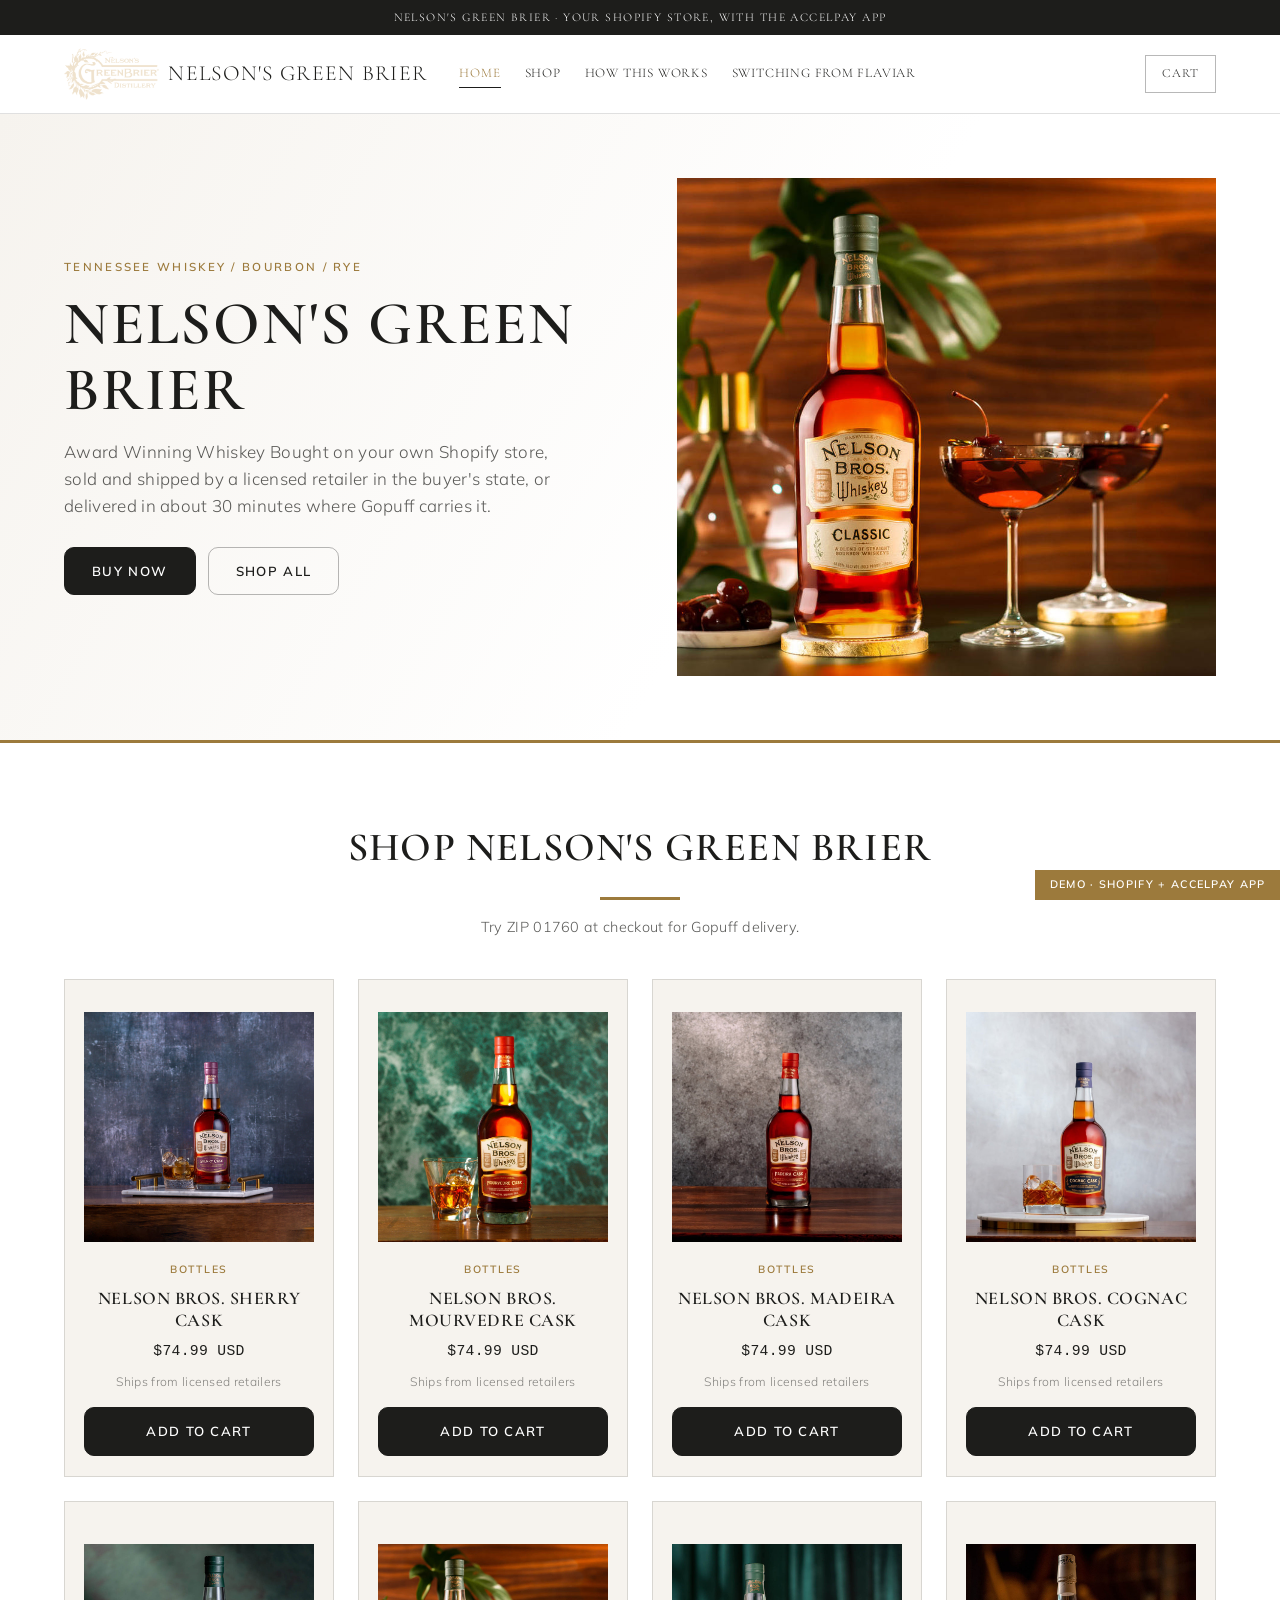
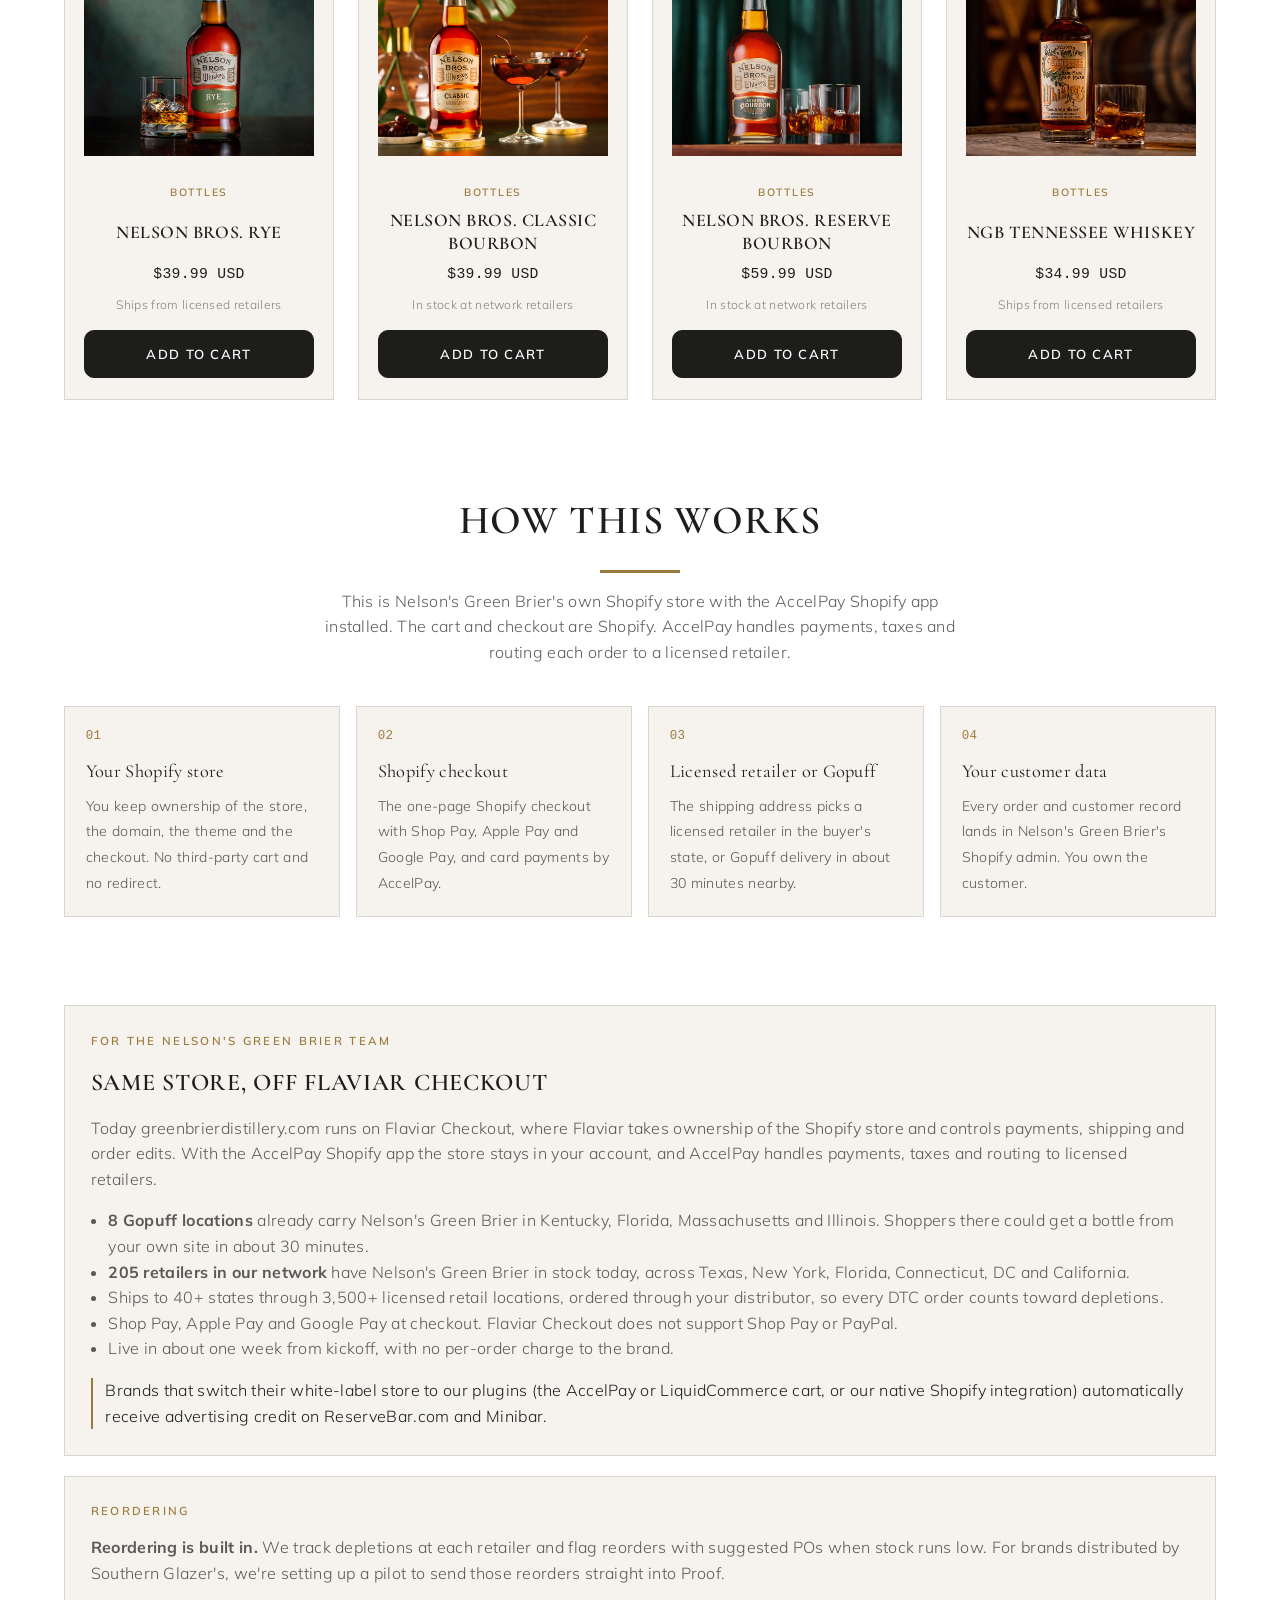
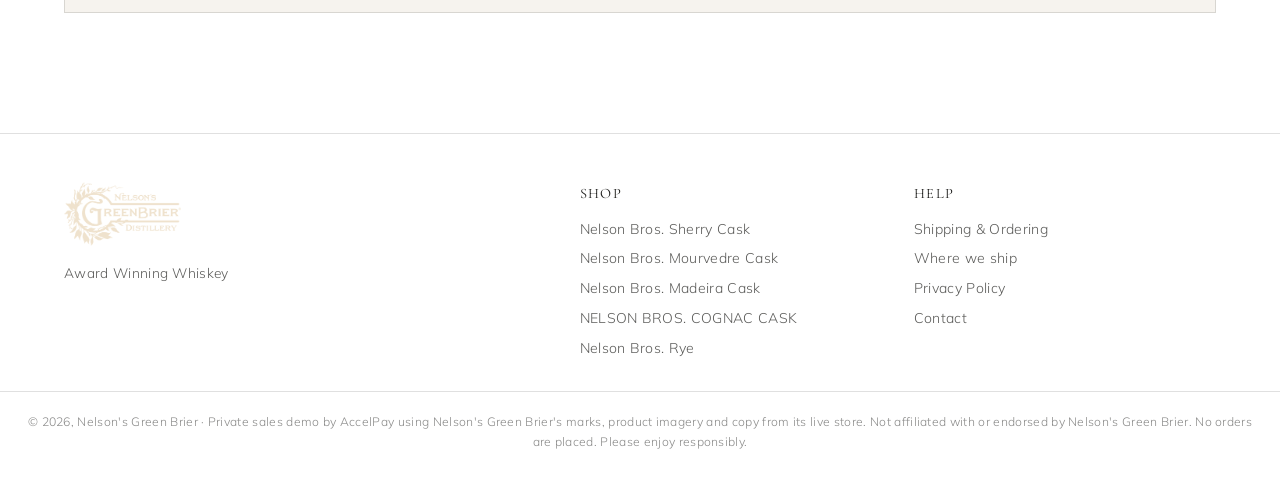
==== index.html @ 38c718a5 "Initial sales demo" ====
<!doctype html>
<html lang="en">
<head>
<meta charset="utf-8">
<meta name="viewport" content="width=device-width,initial-scale=1">
<title>Nelson&#x27;s Green Brier | AccelPay demo</title>
<meta name="robots" content="noindex,nofollow">
<link rel="icon" href="assets/logo.png">
<link rel="preconnect" href="https://fonts.googleapis.com">
<link rel="preconnect" href="https://fonts.gstatic.com" crossorigin>
<link rel="stylesheet" href="https://fonts.googleapis.com/css2?family=Cormorant+Garamond:wght@500;600;700&family=Mulish:wght@300;400;600;700&display=swap">
<link rel="stylesheet" href="styles.css?v=1">
</head>
<body>
<div class="announce">Nelson&#x27;s Green Brier &middot; your Shopify store, with the AccelPay app</div>
<header class="top">
  <div class="hdr">
    <a href="index.html" class="brand-link"><img class="logo" src="assets/logo.png" alt="Nelson&#x27;s Green Brier"><span class="wordmark">Nelson&#x27;s Green Brier</span></a>
    <nav class="main">
      <a href="index.html" aria-current="page">Home</a><a href="index.html#shop">Shop</a><a href="index.html#how">How this works</a><a href="index.html#switch">Switching from Flaviar</a>
    </nav>
    <div class="hdr-actions">
      <button class="burger" id="burger" aria-label="Menu">&#9776;</button>
      <button class="cart-pill" data-cart-toggle aria-label="Open cart">
        <span class="lbl">Cart</span>
        <span class="count" data-cart-count hidden>0</span>
      </button>
    </div>
  </div>
</header>

<section class="hero">
  <div class="hero-inner">
    <div>
      <div class="eyebrow">Tennessee whiskey / bourbon / rye</div>
      <h1>Nelson&#x27;s Green Brier</h1>
      <p>Award Winning Whiskey Bought on your own Shopify store, sold and shipped by a licensed retailer in the buyer's state, or delivered in about 30 minutes where Gopuff carries it.</p>
      <div style="display:flex;gap:.75rem;flex-wrap:wrap"><a class="btn" href="product.html?p=nelson-bros-classic">Buy now</a><a class="btn ghost" href="#shop">Shop all</a></div>
    </div>
    <div class="shot"><img src="assets/p-nelson-bros-classic.jpg" alt="Nelson Bros. Classic Bourbon"></div>
  </div>
</section>

<section class="band" id="shop">
  <div class="section-head">
    <h2>Shop Nelson&#x27;s Green Brier</h2>
    <div class="rule"></div>
    <p style="font-size:.9rem;color:var(--muted)">Try ZIP 01760 at checkout for Gopuff delivery.</p>
  </div>
  <div class="grid" id="collection-grid"></div>
</section>

<section class="band" id="how" style="padding-top:1rem">
  <div class="section-head">
    <h2>How this works</h2>
    <div class="rule"></div>
    <p>This is Nelson&#x27;s Green Brier's own Shopify store with the AccelPay Shopify app installed. The cart and checkout are Shopify. AccelPay handles payments, taxes and routing each order to a licensed retailer.</p>
  </div>
  <div class="how">
    <div class="step"><span class="n">01</span><b>Your Shopify store</b><span>You keep ownership of the store, the domain, the theme and the checkout. No third-party cart and no redirect.</span></div>
    <div class="step"><span class="n">02</span><b>Shopify checkout</b><span>The one-page Shopify checkout with Shop Pay, Apple Pay and Google Pay, and card payments by AccelPay.</span></div>
    <div class="step"><span class="n">03</span><b>Licensed retailer or Gopuff</b><span>The shipping address picks a licensed retailer in the buyer's state, or Gopuff delivery in about 30 minutes nearby.</span></div>
    <div class="step"><span class="n">04</span><b>Your customer data</b><span>Every order and customer record lands in Nelson&#x27;s Green Brier's Shopify admin. You own the customer.</span></div>
  </div>
</section>

<section class="band" id="switch" style="padding-top:1rem">
  <div class="panel">
    <div class="eyebrow">For the Nelson&#x27;s Green Brier team</div>
    <h2>Same store, off Flaviar Checkout</h2>
    <p style="margin:0 0 1rem">Today greenbrierdistillery.com runs on Flaviar Checkout, where Flaviar takes ownership of the Shopify store and controls payments, shipping and order edits. With the AccelPay Shopify app the store stays in your account, and AccelPay handles payments, taxes and routing to licensed retailers.</p>
    <ul style="margin:0 0 1rem;padding-left:1.1rem"><li><b>8 Gopuff locations</b> already carry Nelson&#x27;s Green Brier in Kentucky, Florida, Massachusetts and Illinois. Shoppers there could get a bottle from your own site in about 30 minutes.</li><li><b>205 retailers in our network</b> have Nelson&#x27;s Green Brier in stock today, across Texas, New York, Florida, Connecticut, DC and California.</li><li>Ships to 40+ states through 3,500+ licensed retail locations, ordered through your distributor, so every DTC order counts toward depletions.</li><li>Shop Pay, Apple Pay and Google Pay at checkout. Flaviar Checkout does not support Shop Pay or PayPal.</li><li>Live in about one week from kickoff, with no per-order charge to the brand.</li></ul>
    <p class="credit">Brands that switch their white-label store to our plugins (the AccelPay or LiquidCommerce cart, or our native Shopify integration) automatically receive advertising credit on ReserveBar.com and Minibar.</p>
  </div>
  <div class="panel">
    <div class="eyebrow">Reordering</div>
    <p style="margin:0" class="reorder"><b>Reordering is built in.</b> We track depletions at each retailer and flag reorders with suggested POs when stock runs low. For brands distributed by Southern Glazer's, we're setting up a pilot to send those reorders straight into Proof.</p>
  </div>
</section>
<footer class="site">
  <div class="ft">
    <div>
      <img src="assets/logo.png" alt="Nelson&#x27;s Green Brier" style="height:64px;width:auto">
      <p style="font-size:.86rem;margin-top:1rem;max-width:24rem;color:var(--muted)">Award Winning Whiskey</p>
    </div>
    <div><h4>Shop</h4><ul><li><a href="product.html?p=nelson-bros-sherry-cask">Nelson Bros. Sherry Cask</a></li><li><a href="product.html?p=nelson-bros-mourvedre-cask">Nelson Bros. Mourvedre Cask</a></li><li><a href="product.html?p=nelson-bros-sherry-madeira">Nelson Bros. Madeira Cask</a></li><li><a href="product.html?p=nelson-bros-cognac-cask">NELSON BROS. COGNAC CASK</a></li><li><a href="product.html?p=nelson-brothers-rye-whiskey">Nelson Bros. Rye</a></li></ul></div>
    <div><h4>Help</h4><ul>
      <li><a href="index.html#how">Shipping &amp; Ordering</a></li>
      <li><a href="index.html#how">Where we ship</a></li>
      <li><a href="#">Privacy Policy</a></li>
      <li><a href="#">Contact</a></li></ul></div>
  </div>
  <div class="legal-row">
    &copy; 2026, Nelson&#x27;s Green Brier &middot; Private sales demo by AccelPay using Nelson&#x27;s Green Brier's marks, product imagery and copy from its live store. Not affiliated with or endorsed by Nelson&#x27;s Green Brier.
    No orders are placed. Please enjoy responsibly.
  </div>
</footer>

<div class="scrim" id="scrim"></div>
<aside class="drawer" id="drawer" aria-label="Your cart">
  <div class="dh"><h2>Your cart</h2><button class="x" id="drawer-close" aria-label="Close">&times;</button></div>
  <div class="cols"><span>Product</span><span>Total</span></div>
  <div class="items" id="drawer-items"></div>
  <div class="df" id="drawer-foot"></div>
</aside>
<div class="ribbon">Demo &middot; Shopify + AccelPay app</div>
<script src="data.js?v=1"></script>
<script src="app.js?v=1"></script>
</body>
</html>
---- styles.css ----
/* Nelson's Green Brier x AccelPay demo. Base: woodsonwhiskey-accelpay-demo. */

:root {
  --black: #ffffff; --panel: #f6f3ee; --panel-2: #ece7df; --ink: #1d1d1b;
  --muted: rgba(29,29,27,.72); --muted-2: rgba(29,29,27,.52); --line: rgba(0,0,0,.12); --line-2: rgba(0,0,0,.28);
  --gold: #1d1d1b; --gold-hi: #9c7a3c; --gold-soft: rgba(0,0,0,.05); --green: #2f6b4f; --red: #c00000;
  --head: #1d1d1b; --btn-ink: #ffffff; --img-bg: #f6f3ee; --drawer-bg: #ffffff; --ann-bg: #1d1d1b; --ann-ink: #ffffff; --co-head-bg: #ffffff;
  --serif: "Cormorant Garamond", Georgia, serif; --sans: "Mulish", -apple-system, BlinkMacSystemFont, "Helvetica Neue", Arial, sans-serif;
  --mono: ui-monospace, SFMono-Regular, Menlo, monospace; --maxw: 1200px; --btn-radius: 10px;
  --cart-glyph: url("data:image/svg+xml;utf8,<svg xmlns='http://www.w3.org/2000/svg' viewBox='0 0 24 24' fill='none' stroke='black' stroke-width='2' stroke-linecap='round' stroke-linejoin='round'><path d='M6 2 3 6v14a2 2 0 0 0 2 2h14a2 2 0 0 0 2-2V6l-3-4z'/><path d='M3 6h18'/><path d='M16 10a4 4 0 0 1-8 0'/></svg>");
}

* { box-sizing: border-box; }
html { scroll-behavior: smooth; }
body {
  margin: 0; background: var(--black); color: var(--ink);
  font-family: var(--sans); font-weight: 300; font-size: 16px; line-height: 1.6;
  letter-spacing: .02em; -webkit-font-smoothing: antialiased;
}
img { max-width: 100%; display: block; }
a { color: inherit; }
button { font: inherit; cursor: pointer; color: inherit; }
:focus-visible { outline: 2px solid var(--gold); outline-offset: 2px; }

/* ---------------------------------------------------------------- header */
.announce {
  background: var(--ann-bg); color: var(--ann-ink); text-align: center;
  font-family: var(--serif); font-size: .74rem; letter-spacing: .12em;
  text-transform: uppercase; padding: .5rem 1rem;
}
header.top { position: sticky; top: 0; z-index: 60; background: var(--black); border-bottom: 1px solid var(--line); }
.hdr { max-width: var(--maxw); margin: 0 auto; padding: .8rem 1.5rem; display: flex; align-items: center; gap: 2rem; }
.hdr img.logo { height: 62px; width: auto; }
nav.main { display: flex; gap: 1.5rem; flex-wrap: wrap; }
nav.main a {
  font-family: var(--serif); font-size: .82rem; letter-spacing: .06em; text-transform: uppercase;
  text-decoration: none; color: var(--head); padding: .2rem 0; border-bottom: 1px solid transparent;
}
nav.main a:hover, nav.main a[aria-current] { color: var(--gold-hi); border-bottom-color: var(--gold); }
.hdr-actions { margin-left: auto; display: flex; align-items: center; gap: .75rem; }
.cart-pill {
  display: inline-flex; align-items: center; gap: .5rem; background: transparent;
  border: 1px solid var(--line-2); color: var(--head); padding: .5rem 1rem;
  font-family: var(--serif); font-size: .78rem; letter-spacing: .08em; text-transform: uppercase;
}
.cart-pill:hover { border-color: var(--gold); color: var(--gold-hi); }
.cart-pill .count {
  background: var(--gold); color: var(--btn-ink); min-width: 1.35rem; height: 1.35rem; border-radius: 999px;
  display: inline-grid; place-items: center; font-family: var(--mono); font-size: .7rem; padding: 0 .3rem;
}
.cart-pill .count[hidden] { display: none; }
.burger { display: none; background: none; border: none; font-size: 1.5rem; line-height: 1; color: var(--head); }

/* ---------------------------------------------------------------- type + buttons */
.eyebrow { font-family: var(--sans); font-size: .72rem; font-weight: 600; letter-spacing: .2em; text-transform: uppercase; color: var(--gold-hi); margin-bottom: .9rem; }
h1, h2, h3 { font-family: var(--serif); font-weight: 400; letter-spacing: .03em; }
.rule { width: 190px; height: 2px; margin: 1.1rem auto 0; background: linear-gradient(90deg, transparent, var(--gold), transparent); }

.btn {
  display: inline-flex; align-items: center; justify-content: center; gap: .5rem;
  background: var(--gold); color: var(--btn-ink); border: 1px solid var(--gold); border-radius: var(--btn-radius, 0);
  padding: .8rem 1.7rem; font-family: var(--sans); font-weight: 600; font-size: .82rem;
  letter-spacing: .1em; text-transform: uppercase; text-decoration: none;
}
.btn:hover { background: var(--gold-hi); border-color: var(--gold-hi); }
.btn.ghost { background: transparent; color: var(--head); border-color: var(--line-2); }
.btn.ghost:hover { border-color: var(--gold); color: var(--gold-hi); }
.btn:disabled { opacity: .4; cursor: not-allowed; }
.btn.block { width: 100%; }

/* ---------------------------------------------------------------- hero */
.hero { position: relative; overflow: hidden; border-bottom: 1px solid var(--line); }
.hero-inner { max-width: var(--maxw); margin: 0 auto; padding: 4rem 1.5rem; display: grid; grid-template-columns: 1.05fr 1fr; gap: 3rem; align-items: center; }
.hero h1 { font-size: clamp(2.3rem, 5.4vw, 3.8rem); line-height: 1.08; margin: 0 0 1rem; text-transform: uppercase; }
.hero p { color: var(--muted); font-size: 1.06rem; margin: 0 0 1.7rem; max-width: 32rem; }
.hero .shot img { width: 100%; max-height: 560px; object-fit: contain; }

/* ---------------------------------------------------------------- sections */
.band { max-width: var(--maxw); margin: 0 auto; padding: 4.5rem 1.5rem; }
.section-head { text-align: center; margin-bottom: 2.5rem; }
.section-head h2 { font-size: clamp(1.8rem, 4vw, 2.5rem); margin: 0; text-transform: uppercase; }
.section-head p { color: var(--muted); margin: 1rem auto 0; max-width: 40rem; }

.grid { display: grid; grid-template-columns: repeat(auto-fill, minmax(240px, 1fr)); gap: 1.5rem; }
.card {
  background: var(--panel); border: 1px solid var(--line); padding: 1.4rem 1.2rem 1.3rem;
  display: flex; flex-direction: column; gap: .55rem; text-align: center; text-decoration: none; color: inherit;
}
.card:hover { border-color: var(--gold); }
.card .shot { height: 250px; display: grid; place-items: center; overflow: hidden; }
.card .shot img { max-height: 250px; width: auto; object-fit: contain; }
.card h3 { font-size: 1.12rem; margin: 0; line-height: 1.25; text-transform: uppercase; min-height: 2.8rem; display: grid; place-items: center; }
.card .tag { font-size: .66rem; font-weight: 600; letter-spacing: .16em; text-transform: uppercase; color: var(--gold-hi); }
.card .price { font-family: var(--mono); font-size: .92rem; margin-top: auto; }
.card .avail { font-size: .76rem; color: var(--muted-2); }

.split { display: grid; grid-template-columns: 1fr 1fr; gap: 3rem; align-items: center; }
.split img { width: 100%; }
.split p { color: var(--muted); }

/* how it works */
.how { display: grid; grid-template-columns: repeat(4, 1fr); gap: 1rem; }
.how .step { border: 1px solid var(--line); padding: 1.3rem; background: var(--panel); }
.how .step b { display: block; font-family: var(--serif); font-weight: 400; font-size: 1.15rem; margin-bottom: .4rem; color: var(--head); }
.how .step span { font-size: .88rem; color: var(--muted); }
.how .step .n { font-family: var(--mono); color: var(--gold-hi); font-size: .78rem; display: block; margin-bottom: .6rem; }

.rb-note {
  display: flex; align-items: center; gap: .75rem; border: 1px solid var(--line); background: var(--panel);
  padding: .7rem .9rem; font-size: .84rem; color: var(--muted);
}
.rb-note b { color: var(--head); font-weight: 600; }
.rb-note a { color: var(--gold-hi); }
.rb-mark { font-family: var(--serif); font-size: .72rem; letter-spacing: .14em; text-transform: uppercase; border: 1px solid var(--gold); color: var(--gold-hi); padding: .2rem .45rem; white-space: nowrap; }

/* ---------------------------------------------------------------- product page (Shopify theme) */
.pdp { display: grid; grid-template-columns: minmax(0,1fr) minmax(0,1fr); gap: 3rem; align-items: start; }
.pdp .gallery { display: flex; flex-direction: column; gap: .8rem; min-width: 0; }
.pdp .gallery .main { background: var(--img-bg); display: grid; place-items: center; min-height: 420px; }
.pdp .gallery .main img { max-height: 560px; width: auto; object-fit: contain; }
.pdp .thumbs { display: flex; gap: .5rem; }
.pdp .thumbs button { width: 64px; height: 64px; border: 1px solid var(--line); background: var(--img-bg); padding: 3px; display: grid; place-items: center; }
.pdp .thumbs button[aria-selected="true"] { border-color: var(--gold); }
.pdp .thumbs img { max-height: 100%; width: auto; }
.pdp .info { display: flex; flex-direction: column; gap: 1rem; min-width: 0; padding-left: 1.5rem; border-left: 1px solid var(--line); }
.pdp h1 { font-size: 2rem; margin: 0; text-transform: uppercase; line-height: 1.15; }
.pdp .price { font-size: 1.05rem; }
.pdp .small { font-size: .8rem; color: var(--muted); }
.pdp .small a { color: var(--gold-hi); }
.pdp .qty-wrap { display: flex; flex-direction: column; gap: .35rem; font-size: .8rem; color: var(--muted); }
.pdp .desc p { color: var(--muted); margin: 0 0 .9rem; font-size: .95rem; }
.pdp .desc b { color: var(--head); font-weight: 600; }
.qty { display: inline-flex; align-items: center; border: 1px solid var(--line-2); width: max-content; }
.qty button { background: none; border: none; width: 2.6rem; min-height: 2.8rem; font-size: 1.1rem; }
.qty span, .qty input { font-family: var(--sans); min-width: 2.2rem; text-align: center; font-size: .95rem; }
.atc { max-width: 380px; }
.fulfil-line { display: flex; gap: .6rem; align-items: flex-start; font-size: .82rem; color: var(--muted); border: 1px solid var(--line); padding: .7rem .8rem; max-width: 460px; }
.fulfil-line img { width: 22px; height: 22px; border-radius: 5px; flex: none; }
.notice { font-size: .85rem; color: var(--muted); border-left: 2px solid var(--gold); padding: .2rem 0 .2rem .75rem; }

/* ---------------------------------------------------------------- Shopify cart drawer (Dawn-style) */
.scrim { position: fixed; inset: 0; background: rgba(0,0,0,.6); opacity: 0; pointer-events: none; transition: opacity .25s; z-index: 90; }
.scrim.on { opacity: 1; pointer-events: auto; }
.drawer { position: fixed; top: 0; right: 0; height: 100%; width: min(420px, 100%); background: var(--drawer-bg); border-left: 1px solid var(--line); z-index: 100; display: flex; flex-direction: column; transform: translateX(100%); transition: transform .28s ease; }
.drawer.on { transform: none; }
.drawer .dh { display: flex; align-items: center; justify-content: space-between; padding: 1.4rem 1.5rem 1rem; }
.drawer .dh h2 { font-size: 1.5rem; margin: 0; }
.drawer .x { background: none; border: none; font-size: 1.7rem; line-height: 1; color: var(--muted); }
.drawer .cols { display: flex; justify-content: space-between; font-size: .66rem; letter-spacing: .12em; text-transform: uppercase; color: var(--muted-2); padding: 0 1.5rem .6rem; border-bottom: 1px solid var(--line); }
.drawer .items { flex: 1; overflow-y: auto; padding: 0 1.5rem; }
.cline { display: grid; grid-template-columns: 76px minmax(0,1fr) auto; gap: 1rem; padding: 1.2rem 0; border-bottom: 1px solid var(--line); }
.cline .im { background: var(--img-bg); display: grid; place-items: center; height: 92px; }
.cline .im img { max-height: 88px; width: auto; }
.cline .nm { font-size: .92rem; line-height: 1.3; }
.cline .pr { font-size: .84rem; color: var(--muted); margin: .2rem 0 .6rem; }
.cline .qrow { display: flex; align-items: center; gap: .6rem; }
.cline .qty button { min-height: 2.2rem; width: 2.2rem; }
.cline .rm { background: none; border: none; color: var(--muted); font-size: 1rem; padding: 0; }
.cline .tot { font-size: .9rem; }
.empty { text-align: center; color: var(--muted); padding: 3rem 1rem; }
.drawer .df { border-top: 1px solid var(--line); padding: 1.2rem 1.5rem 1.5rem; display: flex; flex-direction: column; gap: .7rem; }
.drawer .df .est { display: flex; justify-content: space-between; font-size: 1rem; }
.drawer .df .small { font-size: .78rem; color: var(--muted); }

/* ---------------------------------------------------------------- Shopify one-page checkout */
body.co { background: #fff; color: #141414; font-family: -apple-system, BlinkMacSystemFont, "Segoe UI", Roboto, "Helvetica Neue", Arial, sans-serif; font-weight: 400; letter-spacing: 0; }
.co-head { border-bottom: 1px solid #dedede; background: var(--co-head-bg); }
.co-head .in { max-width: 1100px; margin: 0 auto; padding: .9rem 1.5rem; display: flex; align-items: center; justify-content: space-between; }
.co-head img { height: 54px; width: auto; }
.co-head a.bag { color: var(--gold-hi); font-size: .85rem; text-decoration: none; }
.checkout { display: grid; grid-template-columns: minmax(0,1.15fr) minmax(0,1fr); min-height: calc(100vh - 80px); }
.co-left { padding: 2.2rem clamp(1rem, 4vw, 3.5rem); min-width: 0; }
.co-left .inner { max-width: 560px; margin-left: auto; }
.co-right { background: #f5f5f5; border-left: 1px solid #dedede; padding: 2.2rem clamp(1rem, 3vw, 3rem); min-width: 0; }
.co-right .inner { max-width: 440px; position: sticky; top: 1.5rem; }
.co-h { font-size: 1.3rem; font-weight: 600; margin: 1.8rem 0 .8rem; display: flex; align-items: baseline; justify-content: space-between; gap: 1rem; }
.co-h:first-child { margin-top: 0; }
.co-h small { font-size: .82rem; font-weight: 400; color: #707070; }
.co-field { width: 100%; border: 1px solid #d9d9d9; border-radius: 5px; padding: .85rem .8rem; font: inherit; font-size: .92rem; margin-bottom: .7rem; background: #fff; color: #141414; min-width: 0; }
.co-field:focus { outline: none; border-color: #000; box-shadow: 0 0 0 1px #000; }
.co-row { display: grid; grid-template-columns: 1fr 1fr; gap: .7rem; }
.co-row3 { display: grid; grid-template-columns: 1.3fr 1fr 1fr; gap: .7rem; }
.co-chk { display: flex; gap: .55rem; align-items: center; font-size: .86rem; margin: .1rem 0 .4rem; }
.co-chk input { accent-color: #000; width: 16px; height: 16px; }
.co-empty { background: #f5f5f5; border-radius: 5px; padding: 1rem; font-size: .88rem; color: #707070; }
.rates { border: 1px solid #d9d9d9; border-radius: 5px; overflow: hidden; }
.rate { display: flex; align-items: center; gap: .8rem; padding: .95rem .9rem; border-bottom: 1px solid #d9d9d9; cursor: pointer; }
.rate:last-child { border-bottom: none; }
.rate.on { background: #f6f3ec; box-shadow: inset 0 0 0 1px #000; }
.rate input { accent-color: #000; width: 17px; height: 17px; flex: none; }
.rate .ic { width: 30px; height: 30px; border-radius: 7px; flex: none; }
.rate .t { flex: 1; min-width: 0; font-size: .9rem; }
.rate .t span { display: block; color: #707070; font-size: .8rem; margin-top: .1rem; }
.rate .p { font-size: .9rem; font-weight: 600; white-space: nowrap; }
.callout { display: flex; gap: .55rem; align-items: flex-start; font-size: .78rem; color: #5b4a26; background: #f6f1e6; border: 1px solid #e6dcc6; border-radius: 5px; padding: .6rem .75rem; margin-top: .7rem; }
.callout b { font-weight: 600; }
.callout .dot { width: 8px; height: 8px; border-radius: 50%; background: var(--gold); flex: none; margin-top: .35rem; }
.pay-box { border: 1px solid #d9d9d9; border-radius: 5px; overflow: hidden; }
.pay-box .ph { display: flex; justify-content: space-between; align-items: center; background: #f6f3ec; padding: .85rem .9rem; border-bottom: 1px solid #d9d9d9; font-size: .9rem; box-shadow: inset 0 0 0 1px #000; }
.pay-box .ph .cards { display: flex; gap: .3rem; }
.pay-box .ph .cards span { font-size: .62rem; font-weight: 700; border: 1px solid #cfcfcf; border-radius: 3px; padding: .1rem .3rem; background: #fff; color: #333; }
.pay-box .pb { padding: .9rem; background: #fafafa; }
.pay-btn { width: 100%; background: #000; color: #fff; border: none; border-radius: 5px; padding: 1.1rem; font-size: 1.05rem; font-weight: 600; margin-top: 1.2rem; }
.pay-btn:disabled { opacity: .4; cursor: not-allowed; }
.co-legal { font-size: .76rem; color: #707070; margin-top: .9rem; }
.co-links { display: flex; gap: 1rem; flex-wrap: wrap; font-size: .76rem; color: #707070; border-top: 1px solid #e3e3e3; margin-top: 2rem; padding-top: 1rem; }
.os-item { display: flex; gap: .9rem; align-items: center; padding: .4rem 0 1rem; }
.os-item .im { width: 64px; height: 64px; border: 1px solid #dedede; border-radius: 8px; background: var(--img-bg); position: relative; display: grid; place-items: center; padding: 4px; flex: none; }
.os-item .im img { max-height: 100%; width: auto; }
.os-item .im .q { position: absolute; top: -9px; right: -9px; background: #666; color: #fff; min-width: 21px; height: 21px; border-radius: 11px; font-size: .74rem; display: grid; place-items: center; padding: 0 5px; }
.os-item .nm { flex: 1; min-width: 0; font-size: .88rem; }
.os-item .nm span { display: block; color: #707070; font-size: .78rem; }
.os-item .pr { font-size: .88rem; }
.os-disc { display: flex; gap: .6rem; margin: .6rem 0 1.2rem; }
.os-disc input { flex: 1; min-width: 0; border: 1px solid #d9d9d9; border-radius: 5px; padding: .8rem; font: inherit; font-size: .9rem; }
.os-disc button { border: 1px solid #d9d9d9; background: #ececec; color: #777; border-radius: 5px; padding: 0 1.1rem; font-weight: 600; }
.os-line { display: flex; justify-content: space-between; font-size: .88rem; padding: .3rem 0; gap: 1rem; }
.os-line .m { color: #555; }
.os-line.total { font-size: 1.2rem; font-weight: 600; padding-top: .8rem; }
.os-line.total small { font-size: .74rem; color: #707070; font-weight: 400; margin-right: .4rem; }
.thanks { max-width: 600px; margin: 0 auto; padding: 4rem 1.5rem; text-align: center; }
.thanks h1 { font-size: 2rem; margin: 0 0 .5rem; font-weight: 600; font-family: inherit; letter-spacing: 0; }
.thanks p { color: #555; }
.thanks .num { font-family: var(--mono); color: #000; }

/* express checkout buttons (Shopify accelerated checkout) */
.xpay { display: grid; grid-template-columns: repeat(3, minmax(0,1fr)); gap: .5rem; }
.xpay .xb { height: 42px; border: none; border-radius: 5px; display: flex; align-items: center; justify-content: center; gap: .15rem; font-family: -apple-system, BlinkMacSystemFont, "Segoe UI", Roboto, Arial, sans-serif; font-size: 1.05rem; color: #fff; letter-spacing: 0; text-transform: none; }
.xpay.big .xb { height: 48px; }
.xpay .xb span { font-weight: 500; }
.xpay .shop { background: #5a31f4; }
.xpay .shop b { font-weight: 800; font-style: italic; letter-spacing: -.02em; margin-right: .1rem; }
.xpay .apple { background: #000; border: 1px solid #333; }
.xpay .google { background: #000; border: 1px solid #333; }
.xpay .google .g { font-weight: 700; background: linear-gradient(90deg,#4285f4,#ea4335,#fbbc05,#34a853); -webkit-background-clip: text; background-clip: text; color: transparent; margin-right: .15rem; }
.xp-title { text-align: center; font-size: .85rem; color: #707070; margin-bottom: .6rem; }
.or { display: flex; align-items: center; gap: .8rem; color: #707070; font-size: .78rem; margin: 1.4rem 0 .6rem; }
.or::before, .or::after { content: ""; flex: 1; height: 1px; background: #dedede; }

/* panel on the home page */
.panel { background: var(--panel); border: 1px solid var(--line); padding: 1.6rem; }
.panel + .panel { margin-top: 1.25rem; }
.panel h2 { margin: 0 0 .8rem; font-size: 1.5rem; text-transform: uppercase; }
.panel p, .panel li { color: var(--muted); }
.panel .credit { border-left: 2px solid var(--gold); padding-left: .8rem; margin: 0; color: var(--ink); }

/* ---------------------------------------------------------------- footer */
footer.site { border-top: 1px solid var(--line); margin-top: 3rem; }
.ft { max-width: var(--maxw); margin: 0 auto; padding: 3rem 1.5rem 2rem; display: grid; grid-template-columns: 1.6fr 1fr 1fr; gap: 2rem; }
.ft h4 { font-family: var(--serif); font-weight: 400; font-size: .9rem; letter-spacing: .1em; text-transform: uppercase; color: var(--head); margin: 0 0 .8rem; }
.ft ul { list-style: none; margin: 0; padding: 0; display: flex; flex-direction: column; gap: .45rem; font-size: .88rem; color: var(--muted); }
.ft a { text-decoration: none; }
.ft a:hover { color: var(--gold-hi); }
.legal-row { border-top: 1px solid var(--line); padding: 1.25rem 1.5rem 3rem; text-align: center; font-size: .76rem; color: var(--muted-2); }

.ribbon { position: fixed; right: 0; bottom: 0; z-index: 120; background: var(--gold); color: var(--btn-ink); font-size: .68rem; font-weight: 600; letter-spacing: .12em; text-transform: uppercase; padding: .4rem .9rem; }

/* ---------------------------------------------------------------- responsive */
@media (max-width: 960px) {
  .pdp { grid-template-columns: 1fr; gap: 1.5rem; }
  .pdp .info { padding-left: 0; border-left: 0; }
  .checkout { grid-template-columns: 1fr; }
  .co-right { border-left: 0; border-top: 1px solid #dedede; order: -1; }
  .co-left .inner, .co-right .inner { margin: 0 auto; position: static; }
  .hero-inner, .split { grid-template-columns: 1fr; gap: 2rem; }
  .how { grid-template-columns: 1fr 1fr; }
  .ft { grid-template-columns: 1fr 1fr; }
}
@media (max-width: 720px) {
  .co-row, .co-row3 { grid-template-columns: 1fr; gap: 0; }
  .pdp .gallery .main { min-height: 300px; }
  .pdp .gallery .main img { max-height: 340px; }
  .hdr { padding: .6rem 1rem; gap: .75rem; position: relative; }
  .hdr img.logo { height: 46px; }
  nav.main { display: none; }
  nav.main.open { display: flex; flex-direction: column; position: absolute; top: 100%; left: 0; right: 0; background: var(--black); border-bottom: 1px solid var(--line); padding: 1rem 1.5rem; gap: .9rem; }
  .burger { display: block; }
  .hdr-actions { margin-left: auto; }
  .cart-pill { padding: .5rem .8rem; }
  .cart-pill .lbl { display: none; }
  .cart-pill::before { content: ""; width: 1rem; height: 1rem; flex: none; background: currentColor; -webkit-mask: var(--cart-glyph) center/contain no-repeat; mask: var(--cart-glyph) center/contain no-repeat; }
  .band { padding: 3rem 1rem; }
  .hero-inner { padding: 2.5rem 1rem; }
  .how { grid-template-columns: 1fr; }
  .ft { grid-template-columns: 1fr; padding: 2.5rem 1rem 1.5rem; }
  .rb-note { flex-wrap: wrap; }
}


.brand-link { display: flex; align-items: center; gap: .6rem; text-decoration: none; }
.hdr img.logo { height: 52px; max-width: 200px; object-fit: contain; }
.wordmark { font-family: var(--serif); font-size: 1.35rem; letter-spacing: .06em; text-transform: uppercase; color: var(--head); white-space: nowrap; }
.co-head img { height: 44px; max-width: 200px; object-fit: contain; }
h1, h2, h3 { font-weight: 600; }
.hero { background: linear-gradient(120deg, var(--panel) 0%, var(--black) 60%); border-bottom: 3px solid var(--gold-hi); }
.rule { background: var(--gold-hi); height: 3px; width: 80px; }
.card .shot { background: var(--img-bg); }
.card:hover { border-color: var(--gold-hi); }
.btn:hover, .btn.ghost:hover { filter: brightness(1.15); }
.panel .credit { border-left-color: var(--gold-hi); }
.ribbon { background: var(--gold-hi); color: #fff; }
.cart-pill .count { background: var(--gold-hi); color: #fff; }
.callout .dot { background: var(--gold-hi); }
@media (max-width: 720px) { .wordmark { display: none; } }
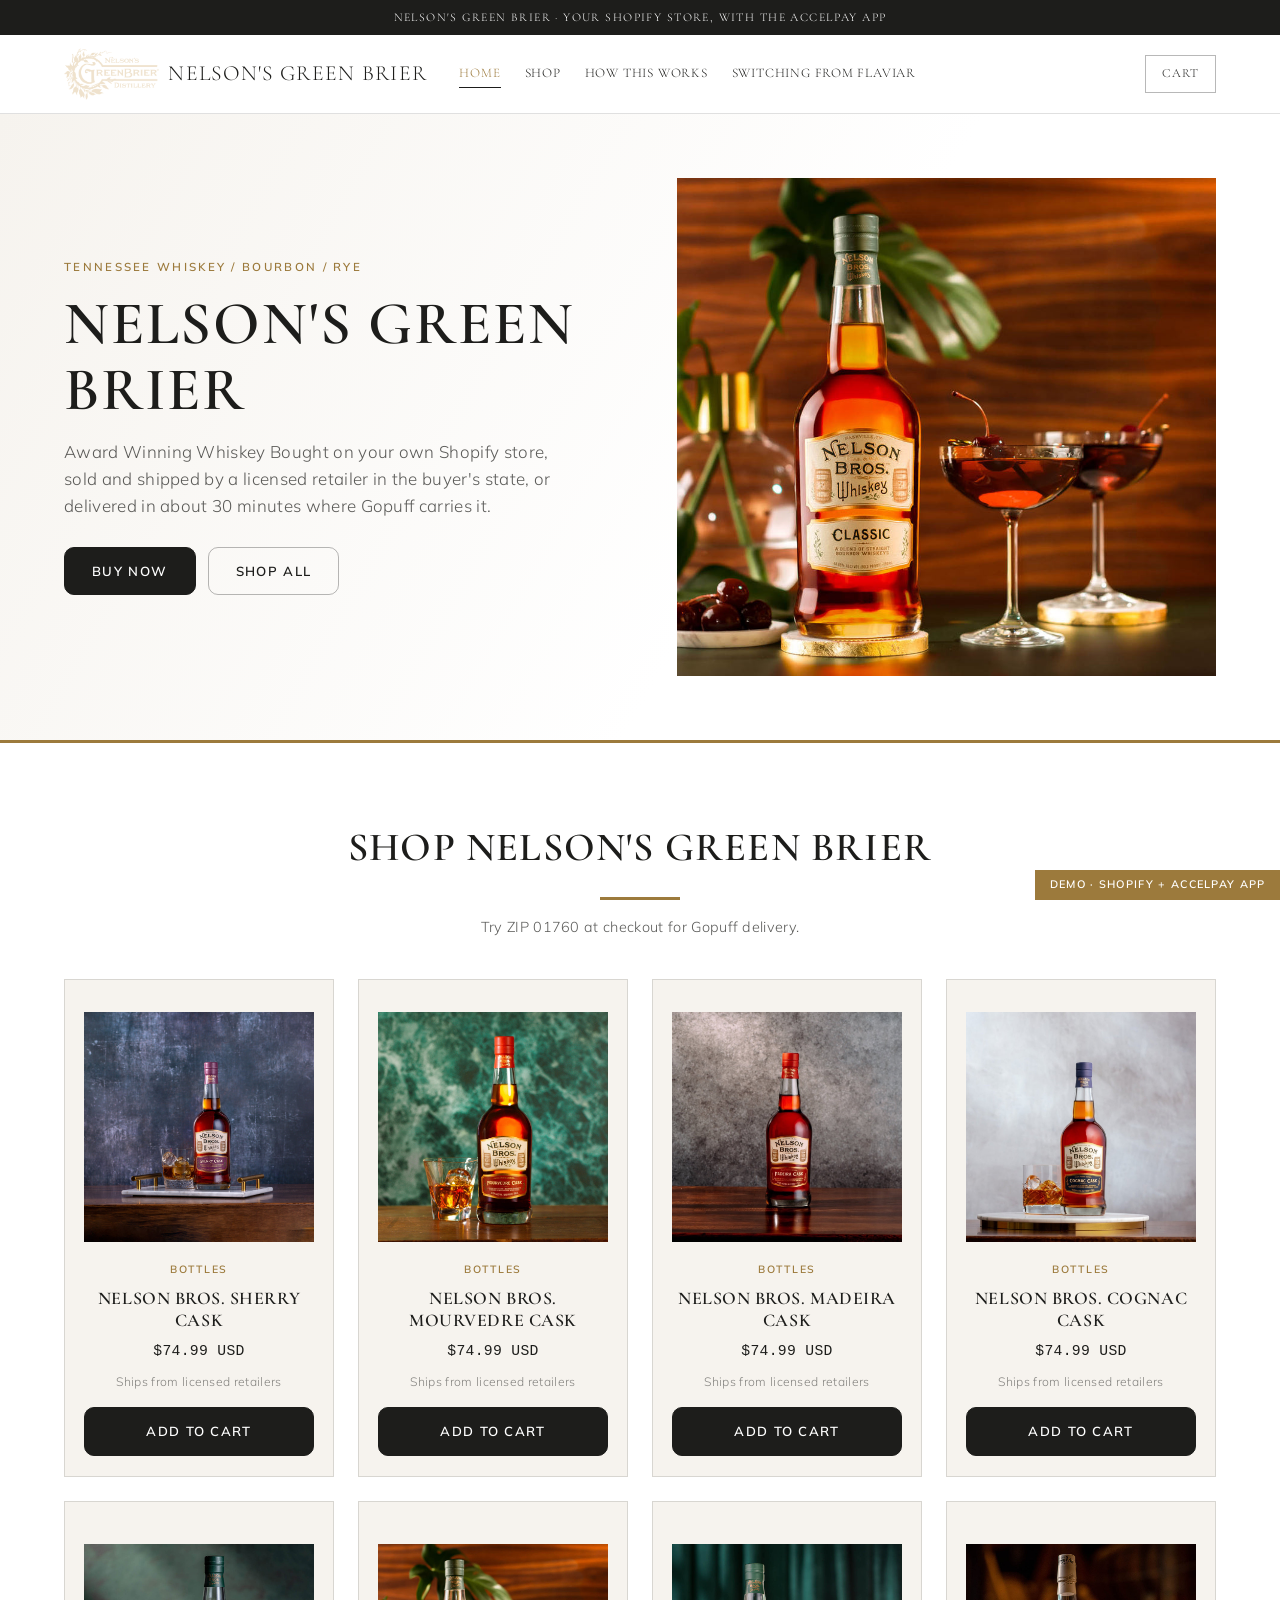
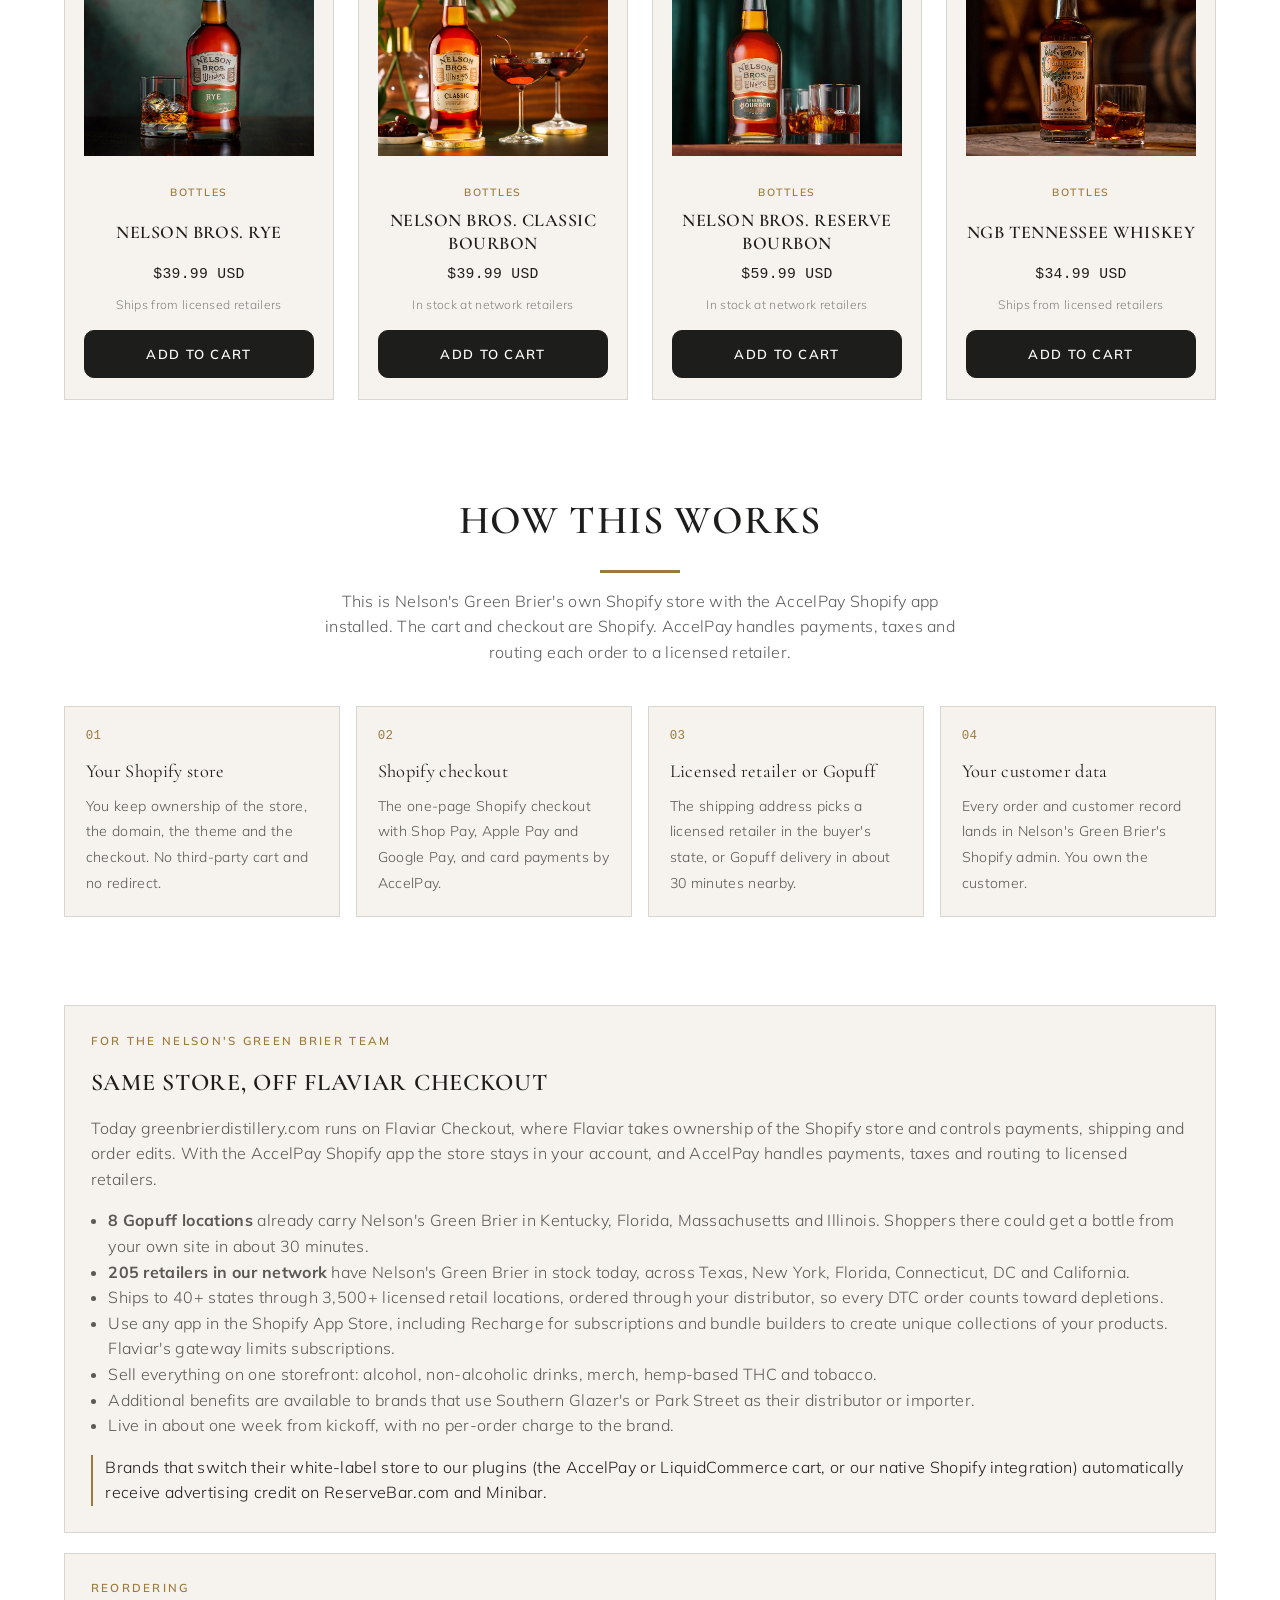
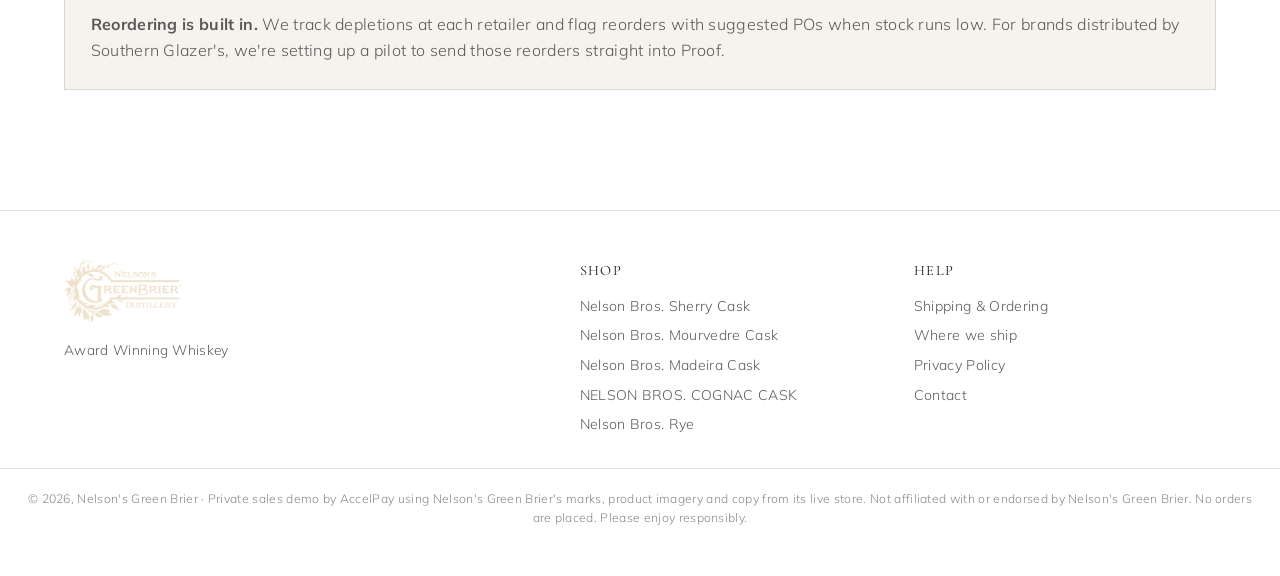
==== commit 6c0918f6: "Update value props: Shopify apps, multi-category, distributor benefits" ====
--- a/index.html
+++ b/index.html
@@ -69,7 +69,7 @@
     <div class="eyebrow">For the Nelson&#x27;s Green Brier team</div>
     <h2>Same store, off Flaviar Checkout</h2>
     <p style="margin:0 0 1rem">Today greenbrierdistillery.com runs on Flaviar Checkout, where Flaviar takes ownership of the Shopify store and controls payments, shipping and order edits. With the AccelPay Shopify app the store stays in your account, and AccelPay handles payments, taxes and routing to licensed retailers.</p>
-    <ul style="margin:0 0 1rem;padding-left:1.1rem"><li><b>8 Gopuff locations</b> already carry Nelson&#x27;s Green Brier in Kentucky, Florida, Massachusetts and Illinois. Shoppers there could get a bottle from your own site in about 30 minutes.</li><li><b>205 retailers in our network</b> have Nelson&#x27;s Green Brier in stock today, across Texas, New York, Florida, Connecticut, DC and California.</li><li>Ships to 40+ states through 3,500+ licensed retail locations, ordered through your distributor, so every DTC order counts toward depletions.</li><li>Shop Pay, Apple Pay and Google Pay at checkout. Flaviar Checkout does not support Shop Pay or PayPal.</li><li>Live in about one week from kickoff, with no per-order charge to the brand.</li></ul>
+    <ul style="margin:0 0 1rem;padding-left:1.1rem"><li><b>8 Gopuff locations</b> already carry Nelson&#x27;s Green Brier in Kentucky, Florida, Massachusetts and Illinois. Shoppers there could get a bottle from your own site in about 30 minutes.</li><li><b>205 retailers in our network</b> have Nelson&#x27;s Green Brier in stock today, across Texas, New York, Florida, Connecticut, DC and California.</li><li>Ships to 40+ states through 3,500+ licensed retail locations, ordered through your distributor, so every DTC order counts toward depletions.</li><li>Use any app in the Shopify App Store, including Recharge for subscriptions and bundle builders to create unique collections of your products. Flaviar's gateway limits subscriptions.</li><li>Sell everything on one storefront: alcohol, non-alcoholic drinks, merch, hemp-based THC and tobacco.</li><li>Additional benefits are available to brands that use Southern Glazer's or Park Street as their distributor or importer.</li><li>Live in about one week from kickoff, with no per-order charge to the brand.</li></ul>
     <p class="credit">Brands that switch their white-label store to our plugins (the AccelPay or LiquidCommerce cart, or our native Shopify integration) automatically receive advertising credit on ReserveBar.com and Minibar.</p>
   </div>
   <div class="panel">
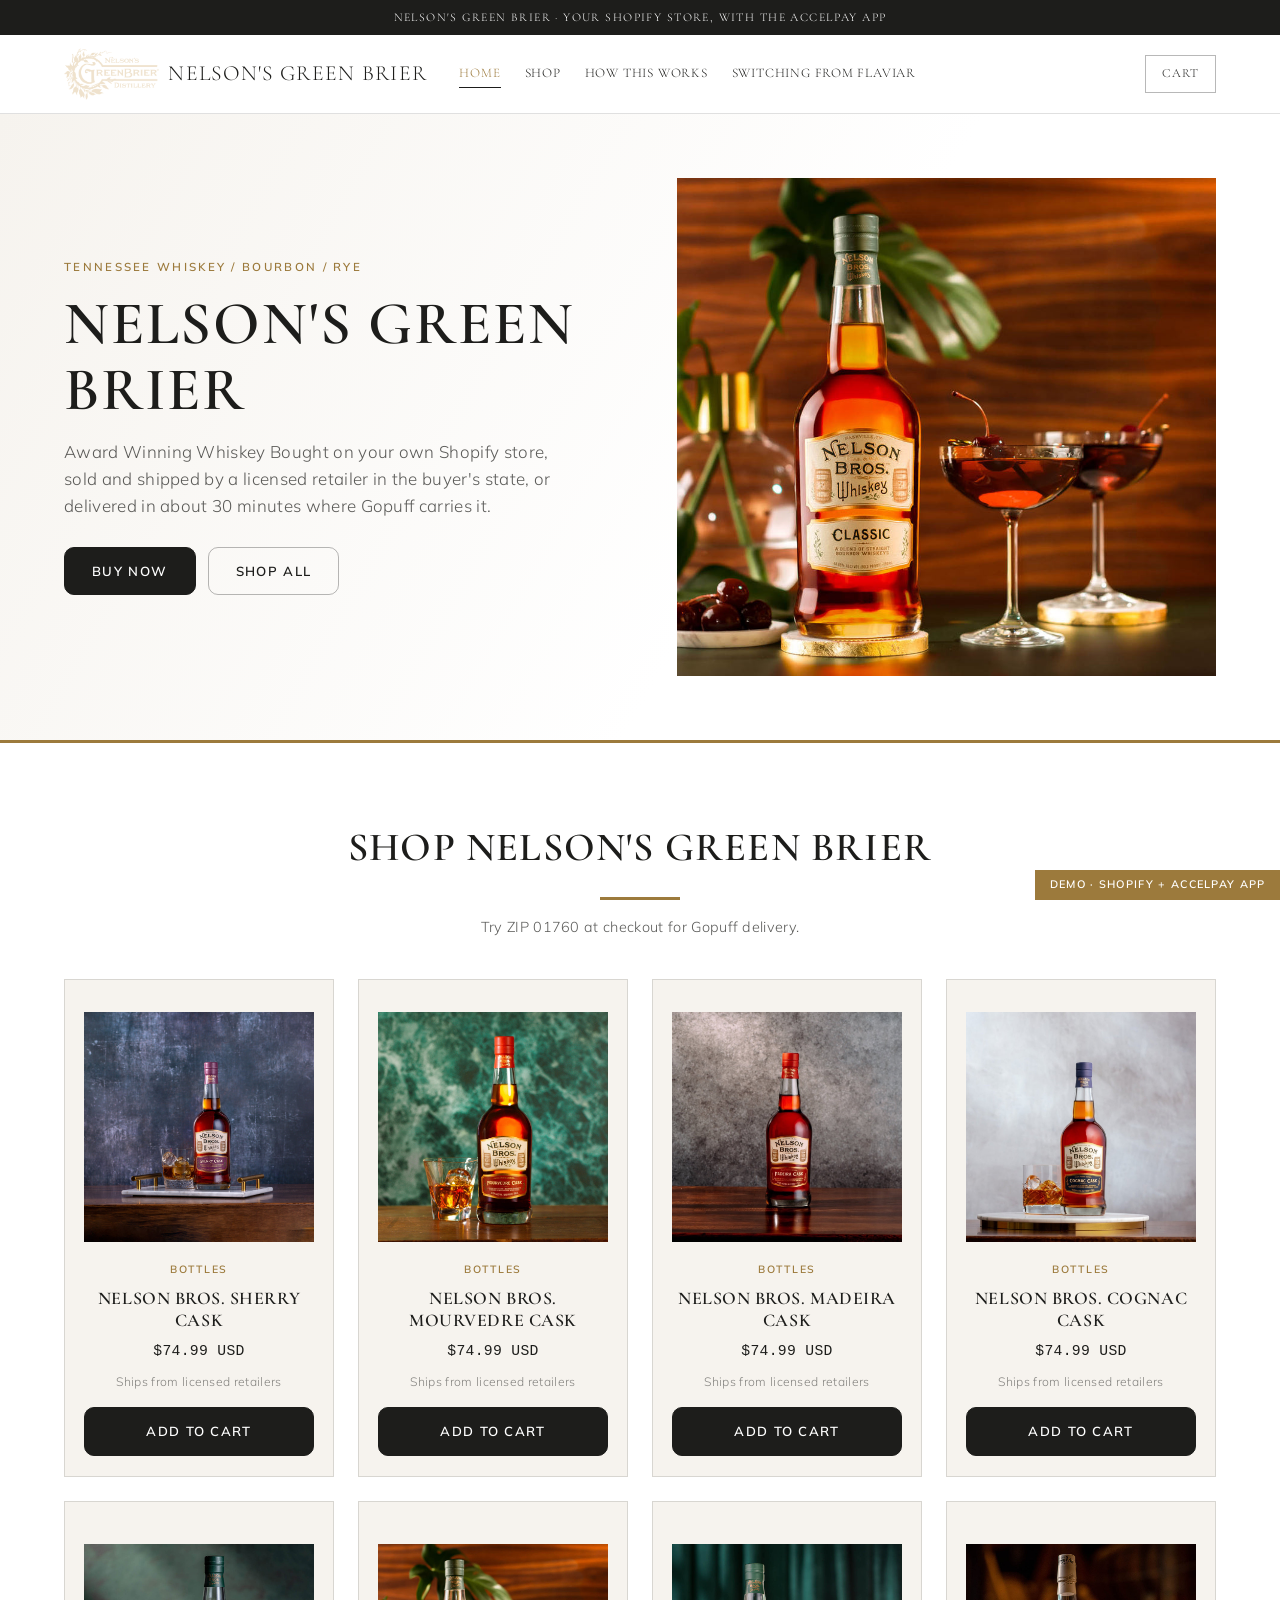
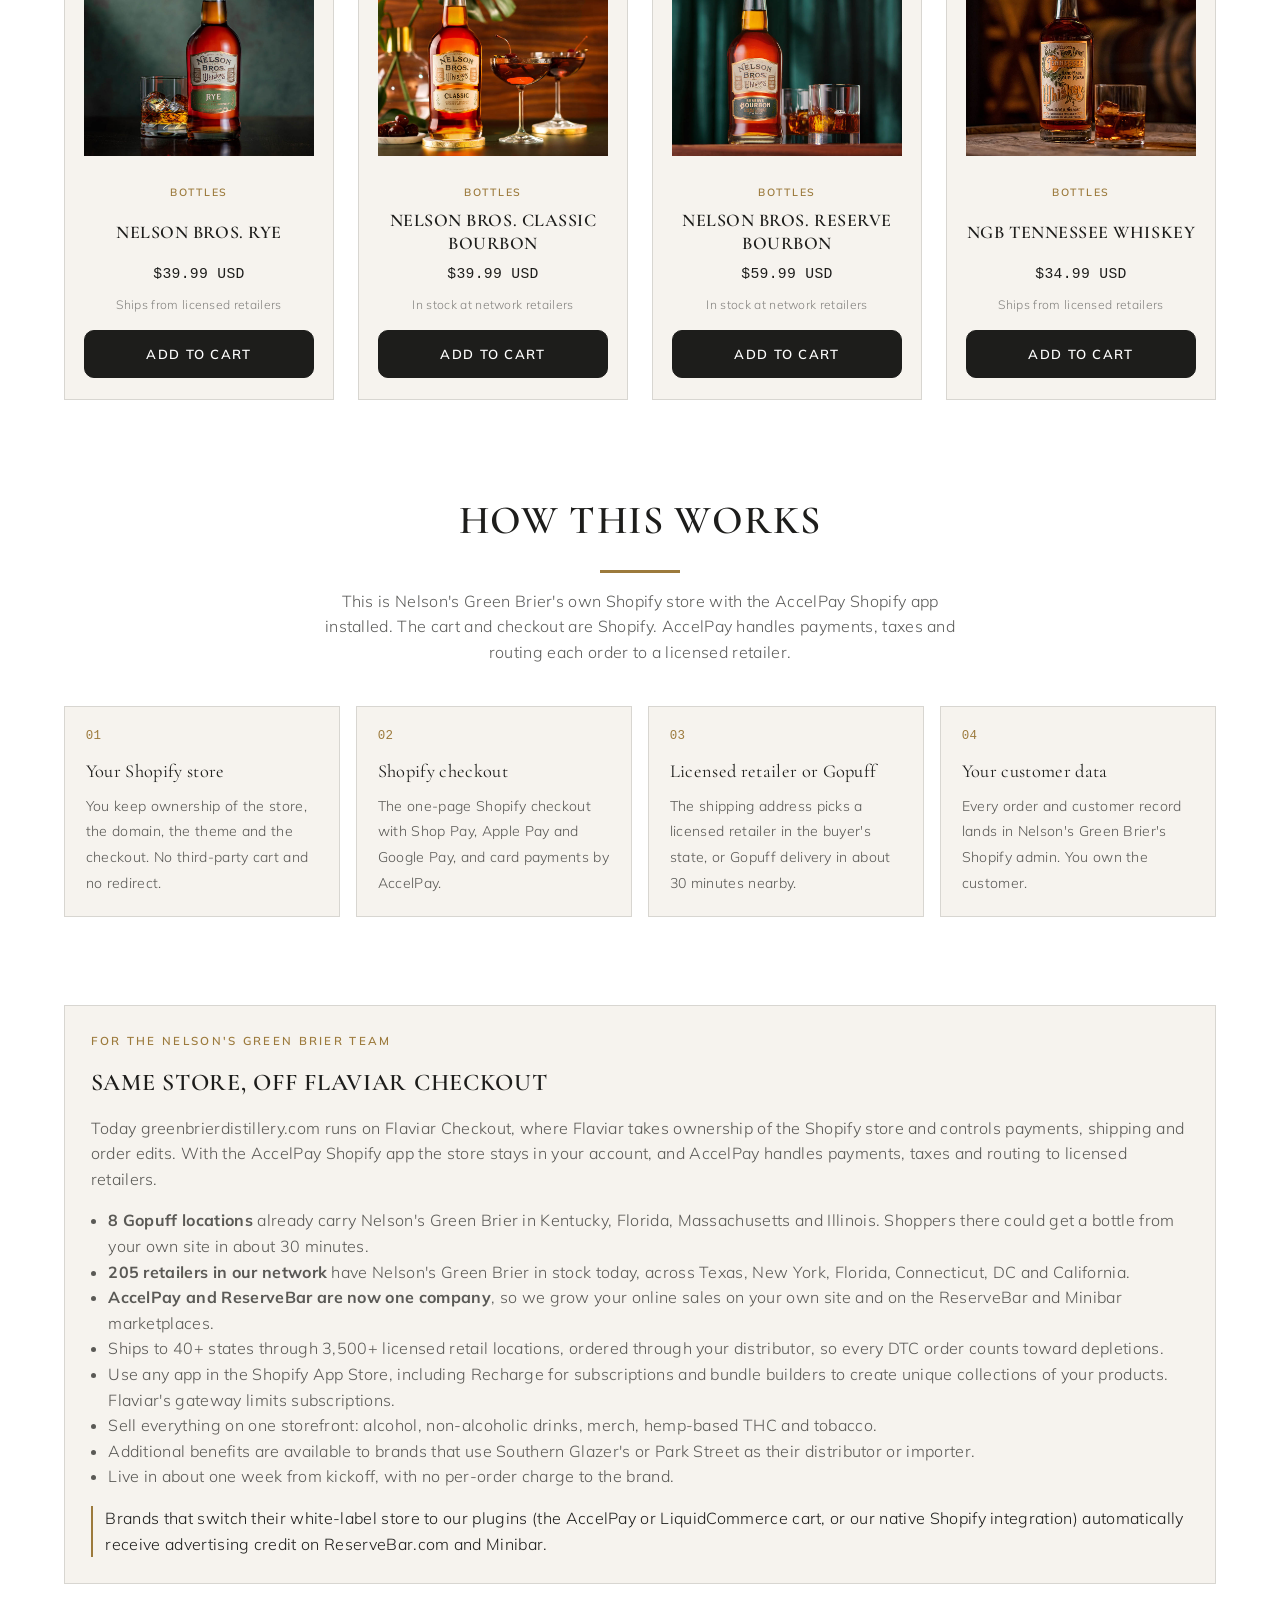
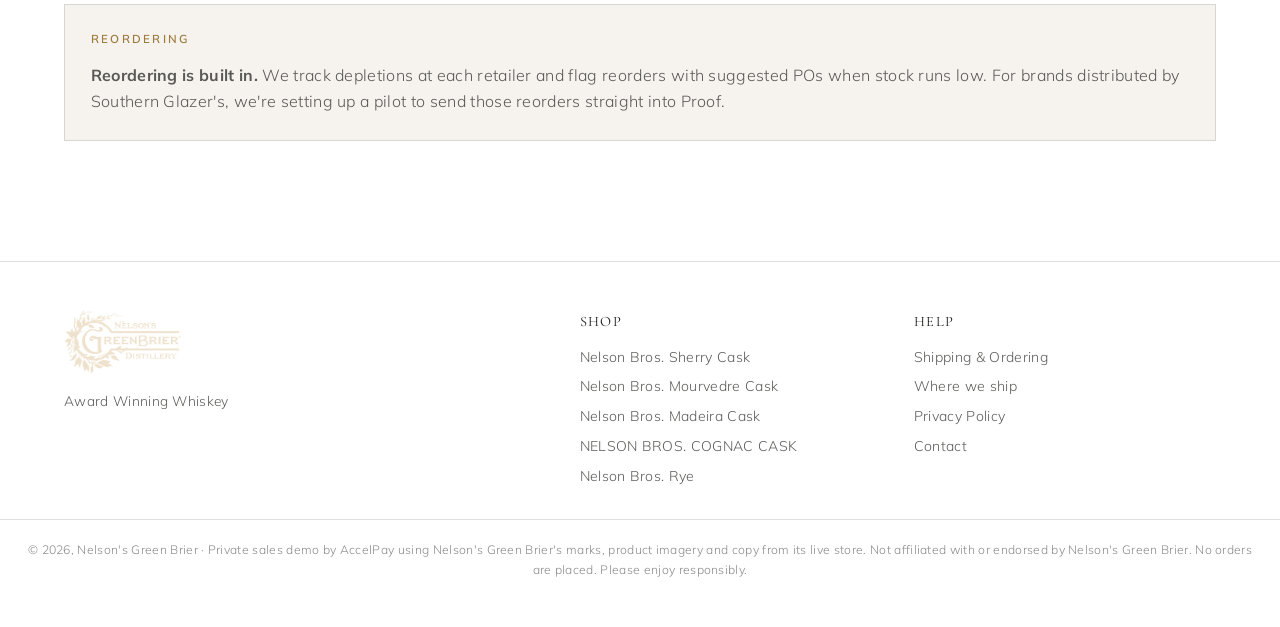
==== commit 3b154198: "Lead with AccelPay + ReserveBar one-company value prop" ====
--- a/index.html
+++ b/index.html
@@ -69,7 +69,7 @@
     <div class="eyebrow">For the Nelson&#x27;s Green Brier team</div>
     <h2>Same store, off Flaviar Checkout</h2>
     <p style="margin:0 0 1rem">Today greenbrierdistillery.com runs on Flaviar Checkout, where Flaviar takes ownership of the Shopify store and controls payments, shipping and order edits. With the AccelPay Shopify app the store stays in your account, and AccelPay handles payments, taxes and routing to licensed retailers.</p>
-    <ul style="margin:0 0 1rem;padding-left:1.1rem"><li><b>8 Gopuff locations</b> already carry Nelson&#x27;s Green Brier in Kentucky, Florida, Massachusetts and Illinois. Shoppers there could get a bottle from your own site in about 30 minutes.</li><li><b>205 retailers in our network</b> have Nelson&#x27;s Green Brier in stock today, across Texas, New York, Florida, Connecticut, DC and California.</li><li>Ships to 40+ states through 3,500+ licensed retail locations, ordered through your distributor, so every DTC order counts toward depletions.</li><li>Use any app in the Shopify App Store, including Recharge for subscriptions and bundle builders to create unique collections of your products. Flaviar's gateway limits subscriptions.</li><li>Sell everything on one storefront: alcohol, non-alcoholic drinks, merch, hemp-based THC and tobacco.</li><li>Additional benefits are available to brands that use Southern Glazer's or Park Street as their distributor or importer.</li><li>Live in about one week from kickoff, with no per-order charge to the brand.</li></ul>
+    <ul style="margin:0 0 1rem;padding-left:1.1rem"><li><b>8 Gopuff locations</b> already carry Nelson&#x27;s Green Brier in Kentucky, Florida, Massachusetts and Illinois. Shoppers there could get a bottle from your own site in about 30 minutes.</li><li><b>205 retailers in our network</b> have Nelson&#x27;s Green Brier in stock today, across Texas, New York, Florida, Connecticut, DC and California.</li><li><b>AccelPay and ReserveBar are now one company</b>, so we grow your online sales on your own site and on the ReserveBar and Minibar marketplaces.</li><li>Ships to 40+ states through 3,500+ licensed retail locations, ordered through your distributor, so every DTC order counts toward depletions.</li><li>Use any app in the Shopify App Store, including Recharge for subscriptions and bundle builders to create unique collections of your products. Flaviar's gateway limits subscriptions.</li><li>Sell everything on one storefront: alcohol, non-alcoholic drinks, merch, hemp-based THC and tobacco.</li><li>Additional benefits are available to brands that use Southern Glazer's or Park Street as their distributor or importer.</li><li>Live in about one week from kickoff, with no per-order charge to the brand.</li></ul>
     <p class="credit">Brands that switch their white-label store to our plugins (the AccelPay or LiquidCommerce cart, or our native Shopify integration) automatically receive advertising credit on ReserveBar.com and Minibar.</p>
   </div>
   <div class="panel">
